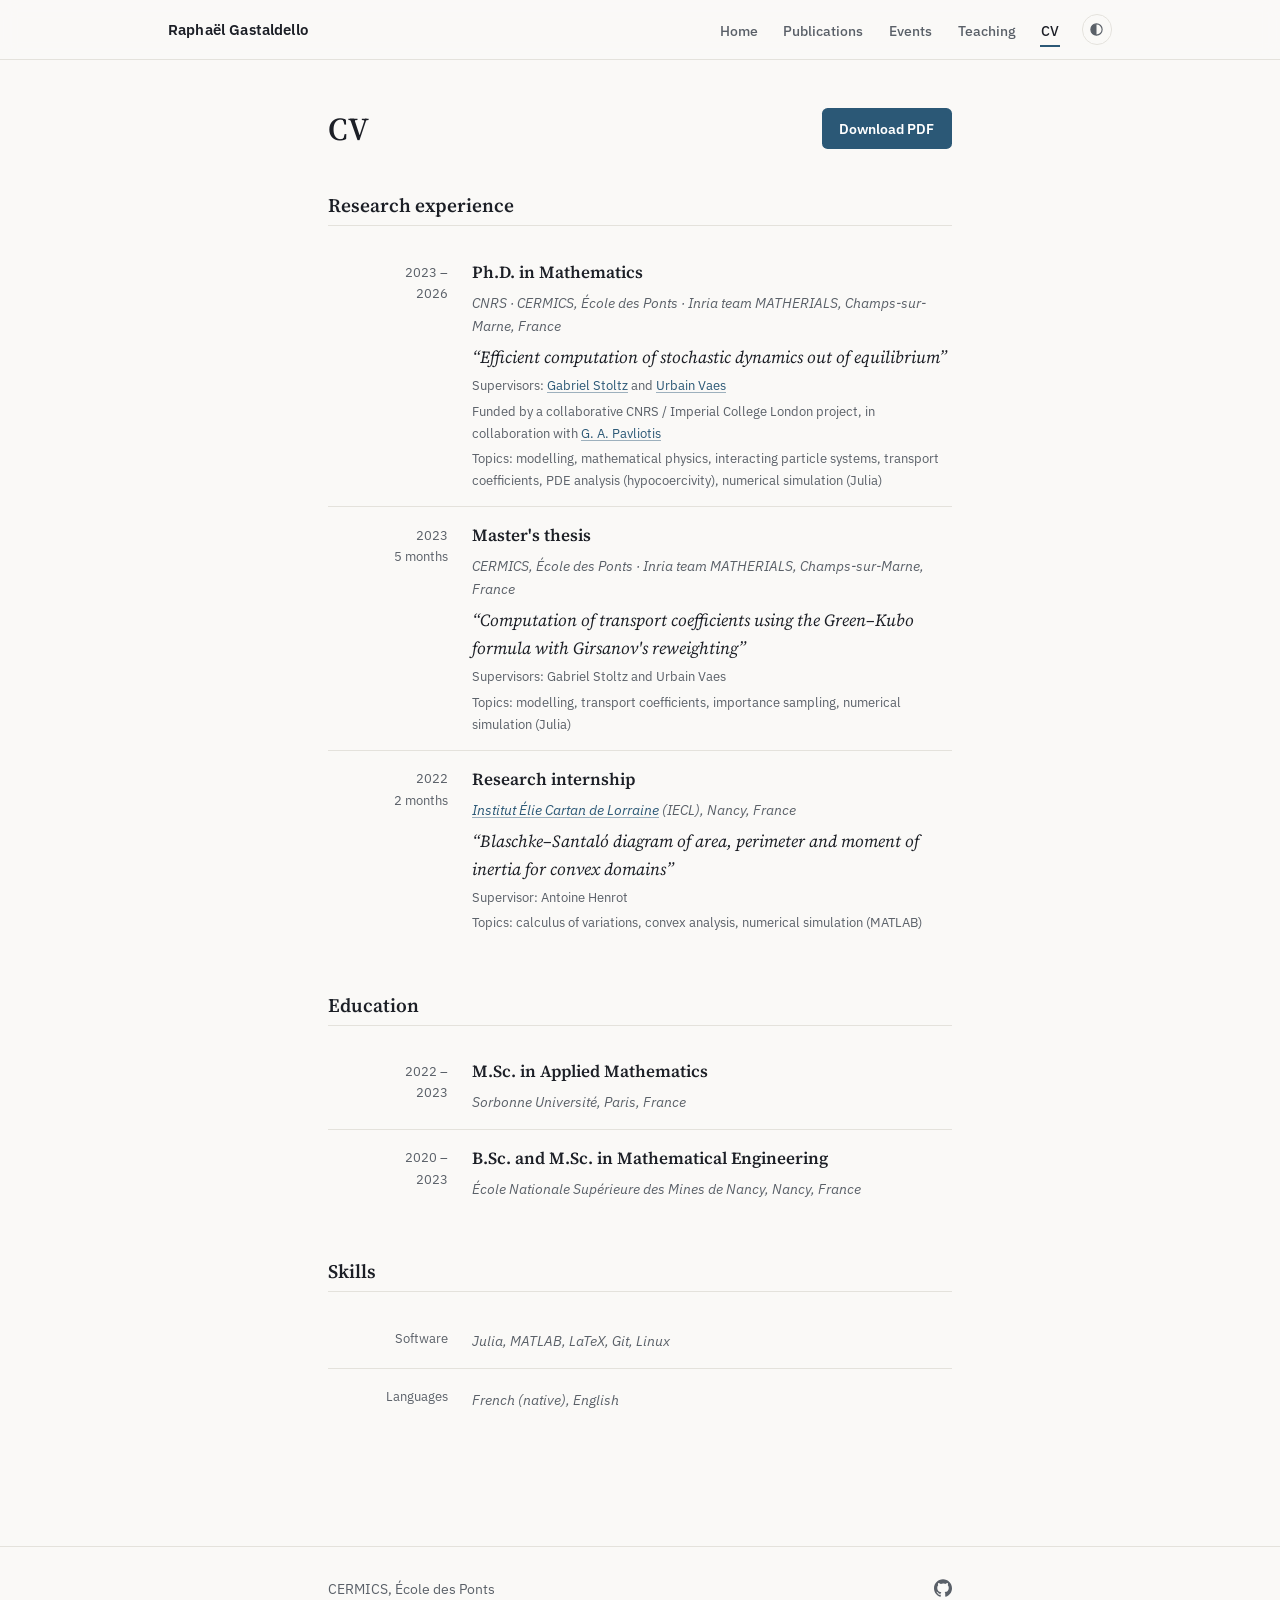
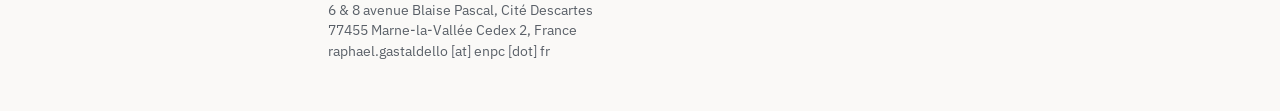
==== cv/index.html @ 49ae83a9 "Initial commit: personal research website Static HTML/CSS site (no build step), published by GitHub " ====
<!DOCTYPE html>
<html lang="en">
<head>
<meta charset="UTF-8">
<meta name="viewport" content="width=device-width, initial-scale=1">
<title>CV — Raphaël Gastaldello</title>
<meta name="description" content="Curriculum vitae of Raphaël Gastaldello: research experience, education and skills.">
<meta name="author" content="Raphaël Gastaldello">
<link rel="canonical" href="https://rgastald.github.io/cv/">
<link rel="icon" href="data:,">
<link rel="preconnect" href="https://fonts.googleapis.com">
<link rel="preconnect" href="https://fonts.gstatic.com" crossorigin>
<link href="https://fonts.googleapis.com/css2?family=Source+Serif+4:ital,opsz,wght@0,8..60,400;0,8..60,600;0,8..60,700;1,8..60,400&family=IBM+Plex+Sans:ital,wght@0,400;0,500;0,600;1,400&display=swap" rel="stylesheet">
<link rel="stylesheet" href="/assets/css/main.css">
<script>try{var t=localStorage.getItem('theme');if(t)document.documentElement.setAttribute('data-theme',t)}catch(e){}</script>
</head>
<body>

<a class="skip-link" href="#main">Skip to content</a>

<header class="site-nav">
  <div class="site-nav__inner">
    <a class="site-nav__brand" href="/">Raphaël Gastaldello</a>
    <div class="site-nav__right">
      <nav aria-label="Primary">
        <ul class="site-nav__links">
          <li><a href="/">Home</a></li>
          <li><a href="/publications/">Publications</a></li>
          <li><a href="/events/">Events</a></li>
          <li><a href="/teaching/">Teaching</a></li>
          <li><a href="/cv/" aria-current="page">CV</a></li>
        </ul>
      </nav>
      <button class="theme-toggle" type="button" data-theme-toggle aria-label="Switch between light and dark theme" title="Switch theme">
        <svg xmlns="http://www.w3.org/2000/svg" viewBox="0 0 24 24" width="15" height="15" fill="none" stroke="currentColor" stroke-width="1.8" aria-hidden="true" focusable="false"><circle cx="12" cy="12" r="9"/><path d="M12 3a9 9 0 0 0 0 18z" fill="currentColor" stroke="none"/></svg>
      </button>
    </div>
  </div>
</header>

<main class="page page--cv" id="main">
  <div class="page__header">
    <h1 class="page__title">CV</h1>
    <a class="button" href="/assets/files/cv.pdf">Download PDF</a>
  </div>

  <h2 id="research-experience">Research experience</h2>
  <div class="entries">
  <div class="entry">
    <div class="entry__date">2023 –<br>2026</div>
    <div class="entry__body">
      <p class="entry__title">Ph.D. in Mathematics</p>
      <p class="entry__sub">CNRS · CERMICS, École des Ponts · Inria team MATHERIALS, Champs-sur-Marne, France</p>
      <p class="entry__quote">“Efficient computation of stochastic dynamics out of equilibrium”</p>
      <p class="entry__note">Supervisors: <a href="https://cermics.enpc.fr/~stoltz/">Gabriel Stoltz</a> and <a href="https://urbain.vaes.uk/">Urbain Vaes</a></p>
      <p class="entry__note">Funded by a collaborative CNRS / Imperial College London project, in collaboration with <a href="https://www.ma.imperial.ac.uk/~pavl/">G. A. Pavliotis</a></p>
      <p class="entry__note">Topics: modelling, mathematical physics, interacting particle systems, transport coefficients, PDE analysis (hypocoercivity), numerical simulation (Julia)</p>
    </div>
  </div>
  <div class="entry">
    <div class="entry__date">2023<br>5 months</div>
    <div class="entry__body">
      <p class="entry__title">Master's thesis</p>
      <p class="entry__sub">CERMICS, École des Ponts · Inria team MATHERIALS, Champs-sur-Marne, France</p>
      <p class="entry__quote">“Computation of transport coefficients using the Green–Kubo formula with Girsanov's reweighting”</p>
      <p class="entry__note">Supervisors: Gabriel Stoltz and Urbain Vaes</p>
      <p class="entry__note">Topics: modelling, transport coefficients, importance sampling, numerical simulation (Julia)</p>
    </div>
  </div>
  <div class="entry">
    <div class="entry__date">2022<br>2 months</div>
    <div class="entry__body">
      <p class="entry__title">Research internship</p>
      <p class="entry__sub"><a href="https://iecl.univ-lorraine.fr/">Institut Élie Cartan de Lorraine</a> (IECL), Nancy, France</p>
      <p class="entry__quote">“Blaschke–Santaló diagram of area, perimeter and moment of inertia for convex domains”</p>
      <p class="entry__note">Supervisor: Antoine Henrot</p>
      <p class="entry__note">Topics: calculus of variations, convex analysis, numerical simulation (MATLAB)</p>
    </div>
  </div>
</div>

  <h2 id="education">Education</h2>
  <div class="entries">
  <div class="entry">
    <div class="entry__date">2022 –<br>2023</div>
    <div class="entry__body">
      <p class="entry__title">M.Sc. in Applied Mathematics</p>
      <p class="entry__sub">Sorbonne Université, Paris, France</p>
    </div>
  </div>
  <div class="entry">
    <div class="entry__date">2020 –<br>2023</div>
    <div class="entry__body">
      <p class="entry__title">B.Sc. and M.Sc. in Mathematical Engineering</p>
      <p class="entry__sub">École Nationale Supérieure des Mines de Nancy, Nancy, France</p>
    </div>
  </div>
</div>

  <h2 id="skills">Skills</h2>
  <div class="entries">
  <div class="entry">
    <div class="entry__date">Software</div>
    <div class="entry__body">
      <p class="entry__sub">Julia, MATLAB, LaTeX, Git, Linux</p>
    </div>
  </div>
  <div class="entry">
    <div class="entry__date">Languages</div>
    <div class="entry__body">
      <p class="entry__sub">French (native), English</p>
    </div>
  </div>
</div>
</main>

<footer class="site-footer">
  <div class="site-footer__inner">
    <div class="site-footer__block">
      <address>
        CERMICS, École des Ponts<br>
        6 &amp; 8 avenue Blaise Pascal, Cité Descartes<br>
        77455 Marne-la-Vallée Cedex 2, France
      </address>
      <span class="email-obfuscated">raphael.gastaldello [at] enpc [dot] fr</span>
    </div>
    <div class="site-footer__block site-footer__social">
      <a class="icon-link" href="https://github.com/rgastald" aria-label="GitHub"><svg xmlns="http://www.w3.org/2000/svg" viewBox="0 0 24 24" width="18" height="18" fill="currentColor" aria-hidden="true" focusable="false"><path d="M12 .297c-6.63 0-12 5.373-12 12 0 5.303 3.438 9.8 8.205 11.385.6.113.82-.258.82-.577 0-.285-.01-1.04-.015-2.04-3.338.724-4.042-1.61-4.042-1.61-.546-1.385-1.333-1.754-1.333-1.754-1.089-.744.084-.729.084-.729 1.205.084 1.839 1.237 1.839 1.237 1.07 1.834 2.807 1.304 3.492.997.107-.775.418-1.305.762-1.605-2.665-.305-5.466-1.334-5.466-5.93 0-1.31.469-2.381 1.236-3.221-.124-.303-.535-1.524.117-3.176 0 0 1.008-.322 3.301 1.23a11.5 11.5 0 0 1 3.003-.404c1.02.005 2.047.138 3.003.404 2.291-1.552 3.297-1.23 3.297-1.23.653 1.653.242 2.874.118 3.176.77.84 1.235 1.911 1.235 3.221 0 4.609-2.807 5.624-5.479 5.921.43.372.823 1.102.823 2.222 0 1.606-.014 2.898-.014 3.293 0 .322.216.694.825.576C20.565 22.092 24 17.592 24 12.297c0-6.627-5.373-12-12-12"/></svg></a>
    </div>
  </div>
</footer>

<script src="/assets/js/theme.js"></script>
</body>
</html>
---- assets/css/main.css ----
/* ==========================================================================
   Raphaël Gastaldello — personal academic website
   One stylesheet, no build step. Light and dark themes via custom properties.
   ========================================================================== */

/* --- Design tokens ------------------------------------------------------- */

:root {
  --bg:          #faf9f7;
  --bg-elevated: #ffffff;
  --text:        #1c1f26;
  --text-muted:  #5a6068;
  --border:      #e4e2dc;
  --accent:      #2b5876;
  --accent-soft: #e8eef4;
  --shadow: 0 1px 2px rgba(20, 20, 15, .04), 0 4px 16px rgba(20, 20, 15, .05);

  --font-serif: "Source Serif 4", Georgia, "Times New Roman", serif;
  --font-sans:  "IBM Plex Sans", -apple-system, BlinkMacSystemFont, "Segoe UI", sans-serif;

  --measure: 42rem;      /* reading width of the text pages */
  --nav-height: 3.75rem;

  color-scheme: light dark;
}

/* Dark palette, applied by OS preference unless the reader forced light. */
@media (prefers-color-scheme: dark) {
  :root:not([data-theme="light"]) {
    --bg:          #14161a;
    --bg-elevated: #1a1d22;
    --text:        #e6e7ea;
    --text-muted:  #979da5;
    --border:      #292c33;
    --accent:      #8ebbd9;
    --accent-soft: #1a2530;
    --shadow: 0 1px 2px rgba(0, 0, 0, .3), 0 4px 16px rgba(0, 0, 0, .3);
  }
}

/* ... and by the explicit toggle, in both directions. */
:root[data-theme="dark"] {
  --bg:          #14161a;
  --bg-elevated: #1a1d22;
  --text:        #e6e7ea;
  --text-muted:  #979da5;
  --border:      #292c33;
  --accent:      #8ebbd9;
  --accent-soft: #1a2530;
  --shadow: 0 1px 2px rgba(0, 0, 0, .3), 0 4px 16px rgba(0, 0, 0, .3);
}

/* --- Base ---------------------------------------------------------------- */

* { box-sizing: border-box; }

html { -webkit-text-size-adjust: 100%; }

/* Smooth in-page anchor jumps, unless the reader asked for less motion. */
@media (prefers-reduced-motion: no-preference) {
  html { scroll-behavior: smooth; }
}

body {
  margin: 0;
  background: var(--bg);
  color: var(--text);
  font-family: var(--font-serif);
  font-size: 1.0625rem;
  line-height: 1.65;
  text-rendering: optimizeLegibility;
  -webkit-font-smoothing: antialiased;
}

h1, h2, h3 {
  font-family: var(--font-serif);
  font-weight: 600;
  line-height: 1.25;
  text-wrap: balance;
  color: var(--text);
}

a {
  color: var(--accent);
  text-decoration-color: color-mix(in srgb, var(--accent) 45%, transparent);
  text-underline-offset: .15em;
}
a:hover { text-decoration-thickness: 2px; }
a:focus-visible,
button:focus-visible { outline: 2px solid var(--accent); outline-offset: 2px; }

ul { padding-left: 1.15em; }

em { font-style: italic; }

.skip-link {
  position: absolute;
  left: -9999px;
  top: 0;
  font-family: var(--font-sans);
  font-size: .9rem;
  background: var(--bg-elevated);
  border: 1px solid var(--border);
  padding: .5rem .9rem;
  border-radius: .35rem;
  z-index: 100;
}
.skip-link:focus { left: 1rem; top: 1rem; }

/* --- Site navigation ----------------------------------------------------- */

.site-nav {
  position: sticky;
  top: 0;
  z-index: 10;
  height: var(--nav-height);
  background: color-mix(in srgb, var(--bg) 88%, transparent);
  backdrop-filter: blur(8px);
  border-bottom: 1px solid var(--border);
}

.site-nav__inner {
  max-width: 62rem;
  height: 100%;
  margin: 0 auto;
  padding: 0 1.5rem;
  display: flex;
  align-items: center;
  justify-content: space-between;
  gap: 1rem;
  overflow-x: auto;
  scrollbar-width: none;
}
.site-nav__inner::-webkit-scrollbar { display: none; }

.site-nav__brand {
  font-family: var(--font-sans);
  font-weight: 600;
  font-size: .95rem;
  color: var(--text);
  text-decoration: none;
  letter-spacing: .01em;
  white-space: nowrap;
}

.site-nav__right { display: flex; align-items: center; gap: 1.35rem; }

.site-nav__links {
  display: flex;
  gap: 1.5rem;
  list-style: none;
  margin: 0;
  padding: 0;
}
.site-nav__links a {
  font-family: var(--font-sans);
  font-size: .9rem;
  font-weight: 500;
  color: var(--text-muted);
  text-decoration: none;
  padding: .35rem .05rem;
  border-bottom: 2px solid transparent;
  white-space: nowrap;
}
.site-nav__links a:hover { color: var(--text); }
.site-nav__links a[aria-current="page"] {
  color: var(--text);
  border-bottom-color: var(--accent);
}

.theme-toggle {
  display: inline-flex;
  align-items: center;
  justify-content: center;
  width: 1.9rem;
  height: 1.9rem;
  padding: 0;
  flex: none;
  border: 1px solid var(--border);
  border-radius: 50%;
  background: transparent;
  color: var(--text-muted);
  cursor: pointer;
}
.theme-toggle:hover { color: var(--accent); border-color: var(--accent); }

/* Narrow screens: drop the brand so the whole menu fits without scrolling. */
@media (max-width: 34rem) {
  .site-nav__inner { padding: 0 1rem; }
  .site-nav__brand { display: none; }
  .site-nav__links { gap: .95rem; }
  .site-nav__links a { font-size: .85rem; }
  .site-nav__right { gap: 1rem; }
}

/* --- Text pages ---------------------------------------------------------- */

.page {
  max-width: var(--measure);
  margin: 0 auto;
  padding: 3rem 1.5rem 5rem;
}

.page__header {
  display: flex;
  align-items: center;
  justify-content: space-between;
  flex-wrap: wrap;
  gap: .75rem 1.5rem;
  margin-bottom: .4rem;
}
.page__title { font-size: 2rem; margin: 0; }
.page__subtitle {
  font-family: var(--font-sans);
  color: var(--text-muted);
  margin: 0 0 2.5rem;
  font-size: 1rem;
}
.page__header + .entries,
.page__header + h2 { margin-top: 2.2rem; }

.page h2 {
  font-size: 1.2rem;
  margin: 2.75rem 0 1.1rem;
  padding-bottom: .5rem;
  border-bottom: 1px solid var(--border);
  scroll-margin-top: calc(var(--nav-height) + 1rem);
}
.page h3 {
  font-size: 1.06rem;
  margin: 2rem 0 .55rem;
}
.page h3 + p { margin-top: 0; }

:where(.page) p { margin: 0 0 1.1rem; }

/* --- Home ---------------------------------------------------------------- */

.page--home { max-width: none; padding: 0; }

.home-grid {
  max-width: 62rem;
  margin: 0 auto;
  padding: 3.5rem 1.5rem 5rem;
  display: grid;
  grid-template-columns: 15rem 1fr;
  gap: 5rem;
  align-items: start;
}

.home-sidebar {
  position: sticky;
  top: calc(var(--nav-height) + 2.5rem);
  text-align: center;
}
.home-sidebar__top { display: flex; flex-direction: column; gap: 1.25rem; }
.home-sidebar__photo {
  width: 100%;
  aspect-ratio: 1;
  object-fit: cover;
  border-radius: 1.15rem;
  border: 1px solid var(--border);
  box-shadow: var(--shadow);
}
.home-sidebar__name { font-size: 1.5rem; margin: 0 0 .35rem; line-height: 1.2; }
.home-sidebar__role,
.home-sidebar__affiliation,
.home-sidebar__location,
.home-sidebar__email {
  font-family: var(--font-sans);
  font-size: .88rem;
  line-height: 1.55;
  color: var(--text-muted);
  margin: .2rem 0;
}
.home-sidebar__affiliation a { color: var(--text-muted); }
.home-sidebar__affiliation a:hover { color: var(--accent); }
.home-sidebar__cv { margin-top: 1.5rem; }
.home-sidebar__social {
  display: flex;
  justify-content: center;
  gap: 1.1rem;
  margin-top: 1.5rem;
}

.icon-link { display: inline-flex; color: var(--text-muted); line-height: 0; }
.icon-link:hover { color: var(--accent); }

@media (max-width: 46rem) {
  .home-grid { grid-template-columns: 1fr; gap: 2rem; padding-top: 2.5rem; }
  .home-sidebar { position: static; text-align: left; }
  .home-sidebar__top { flex-direction: row; align-items: center; gap: 1.25rem; }
  .home-sidebar__photo { width: 5.5rem; flex-shrink: 0; }
  .home-sidebar__info { text-align: left; }
  .home-sidebar__cv, .home-sidebar__social { margin-top: 1.1rem; }
  .home-sidebar__social { justify-content: flex-start; }
}

/* --- Dated entry lists (CV, teaching, events) ---------------------------- */

.entries { margin-bottom: .5rem; }

.entry {
  display: grid;
  grid-template-columns: 7.5rem 1fr;
  gap: 0 1.5rem;
  padding: .9rem 0;
  border-bottom: 1px solid var(--border);
}
.entry:last-child { border-bottom: none; }

.entry__date {
  font-family: var(--font-sans);
  font-size: .82rem;
  color: var(--text-muted);
  text-align: right;
  padding-top: .2rem;
}
.entry__title { font-weight: 600; margin: 0; }
.entry__sub {
  font-family: var(--font-sans);
  font-style: italic;
  font-size: .88rem;
  color: var(--text-muted);
  margin: .35rem 0 0;
}
.entry__note {
  font-family: var(--font-sans);
  font-size: .82rem;
  color: var(--text-muted);
  margin: .25rem 0 0;
}
.entry__quote { font-style: italic; margin: .3rem 0 0; }

@media (max-width: 30rem) {
  .entry { grid-template-columns: 1fr; gap: .2rem; }
  .entry__date { text-align: left; padding-top: 0; }
}

/* --- Publications -------------------------------------------------------- */

.publications { list-style: none; margin: 0; padding: 0; }

.publications__item {
  padding: 1.15rem 0;
  border-bottom: 1px solid var(--border);
}
.publications__item:last-child { border-bottom: none; }

.publications__title { font-weight: 600; margin: 0 0 .2rem; }
.publications__authors,
.publications__venue {
  font-family: var(--font-sans);
  font-size: .9rem;
  color: var(--text-muted);
  margin: .1rem 0;
}
.publications__me { color: var(--text); font-weight: 600; }
.publications__links {
  font-family: var(--font-sans);
  font-size: .85rem;
  display: flex;
  flex-wrap: wrap;
  gap: 1rem;
  margin: .5rem 0 0;
}

/* --- Buttons ------------------------------------------------------------- */

.button {
  display: inline-block;
  font-family: var(--font-sans);
  font-weight: 600;
  font-size: .9rem;
  color: #fff;
  background: var(--accent);
  padding: .55rem 1.1rem;
  border-radius: .35rem;
  text-decoration: none;
}
.button:hover { opacity: .9; }

:root[data-theme="dark"] .button { color: #14161a; }
@media (prefers-color-scheme: dark) {
  :root:not([data-theme="light"]) .button { color: #14161a; }
}

/* --- Footer -------------------------------------------------------------- */

.site-footer { border-top: 1px solid var(--border); margin-top: 2rem; }
.site-footer__inner {
  max-width: var(--measure);
  margin: 0 auto;
  padding: 2rem 1.5rem 3rem;
  display: flex;
  flex-wrap: wrap;
  justify-content: space-between;
  gap: 1rem;
  font-family: var(--font-sans);
  font-size: .85rem;
  color: var(--text-muted);
}
.site-footer address { font-style: normal; line-height: 1.5; }
.site-footer__social { display: flex; gap: 1rem; align-items: flex-start; }

/* --- Print (mainly for the CV page) ------------------------------------- */

@media print {
  .site-nav, .site-footer__social, .theme-toggle, .skip-link, .button { display: none; }
  body { background: #fff; color: #000; font-size: 10.5pt; }
  .page { padding: 0; max-width: none; }
  a { color: #000; text-decoration: none; }
  .entry { break-inside: avoid; }
}
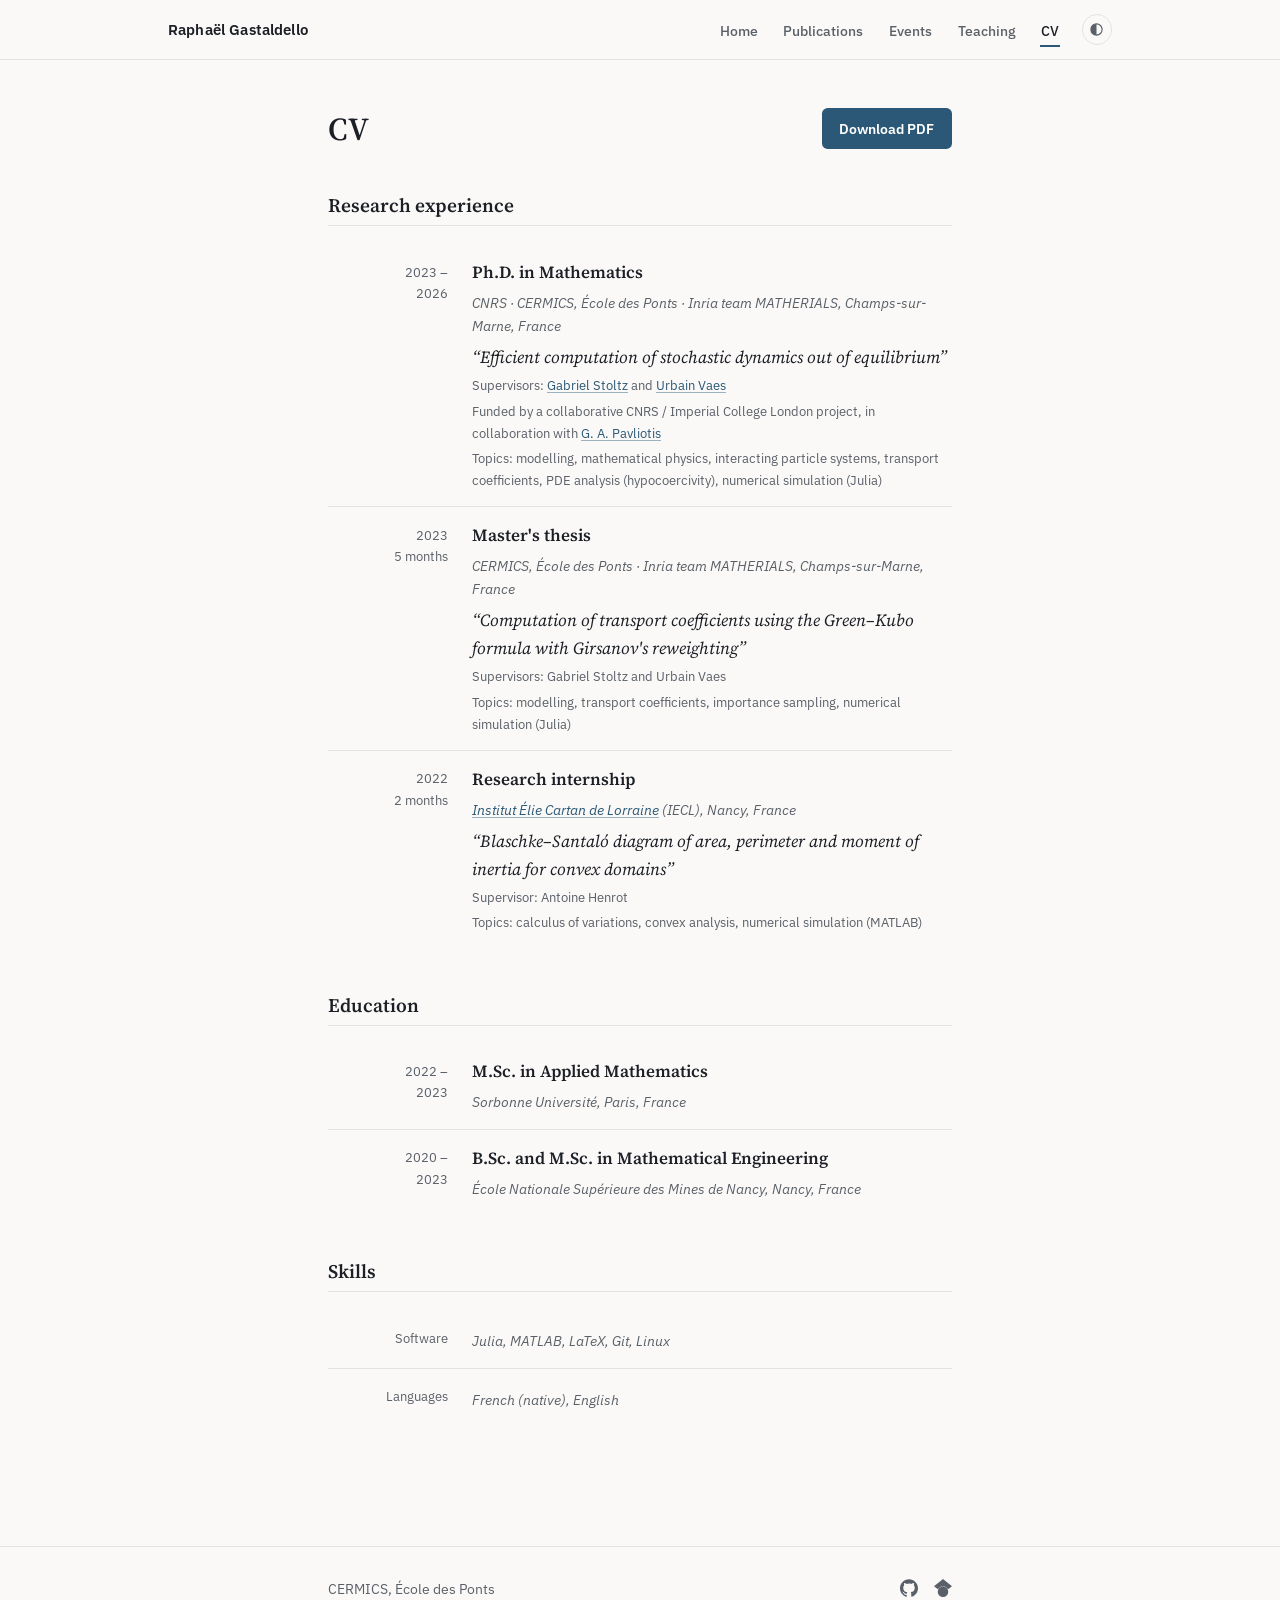
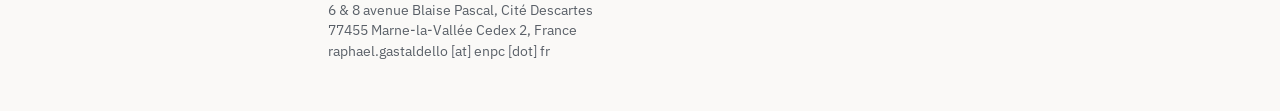
==== commit a4ff0905: "Add a Google Scholar link next to GitHub Sidebar of the home page and footer of all five pages, same" ====
--- a/cv/index.html
+++ b/cv/index.html
@@ -126,6 +126,7 @@
     </div>
     <div class="site-footer__block site-footer__social">
       <a class="icon-link" href="https://github.com/rgastald" aria-label="GitHub"><svg xmlns="http://www.w3.org/2000/svg" viewBox="0 0 24 24" width="18" height="18" fill="currentColor" aria-hidden="true" focusable="false"><path d="M12 .297c-6.63 0-12 5.373-12 12 0 5.303 3.438 9.8 8.205 11.385.6.113.82-.258.82-.577 0-.285-.01-1.04-.015-2.04-3.338.724-4.042-1.61-4.042-1.61-.546-1.385-1.333-1.754-1.333-1.754-1.089-.744.084-.729.084-.729 1.205.084 1.839 1.237 1.839 1.237 1.07 1.834 2.807 1.304 3.492.997.107-.775.418-1.305.762-1.605-2.665-.305-5.466-1.334-5.466-5.93 0-1.31.469-2.381 1.236-3.221-.124-.303-.535-1.524.117-3.176 0 0 1.008-.322 3.301 1.23a11.5 11.5 0 0 1 3.003-.404c1.02.005 2.047.138 3.003.404 2.291-1.552 3.297-1.23 3.297-1.23.653 1.653.242 2.874.118 3.176.77.84 1.235 1.911 1.235 3.221 0 4.609-2.807 5.624-5.479 5.921.43.372.823 1.102.823 2.222 0 1.606-.014 2.898-.014 3.293 0 .322.216.694.825.576C20.565 22.092 24 17.592 24 12.297c0-6.627-5.373-12-12-12"/></svg></a>
+        <a class="icon-link" href="https://scholar.google.com/citations?user=X1qEkuAAAAAJ" aria-label="Google Scholar"><svg xmlns="http://www.w3.org/2000/svg" viewBox="0 0 24 24" width="18" height="18" fill="currentColor" aria-hidden="true" focusable="false"><path d="M5.242 13.769L0 9.5 12 0l12 9.5-5.242 4.269C17.548 11.249 14.978 9.5 12 9.5c-2.977 0-5.548 1.748-6.758 4.269zM12 10a7 7 0 1 0 0 14 7 7 0 0 0 0-14z"/></svg></a>
     </div>
   </div>
 </footer>
